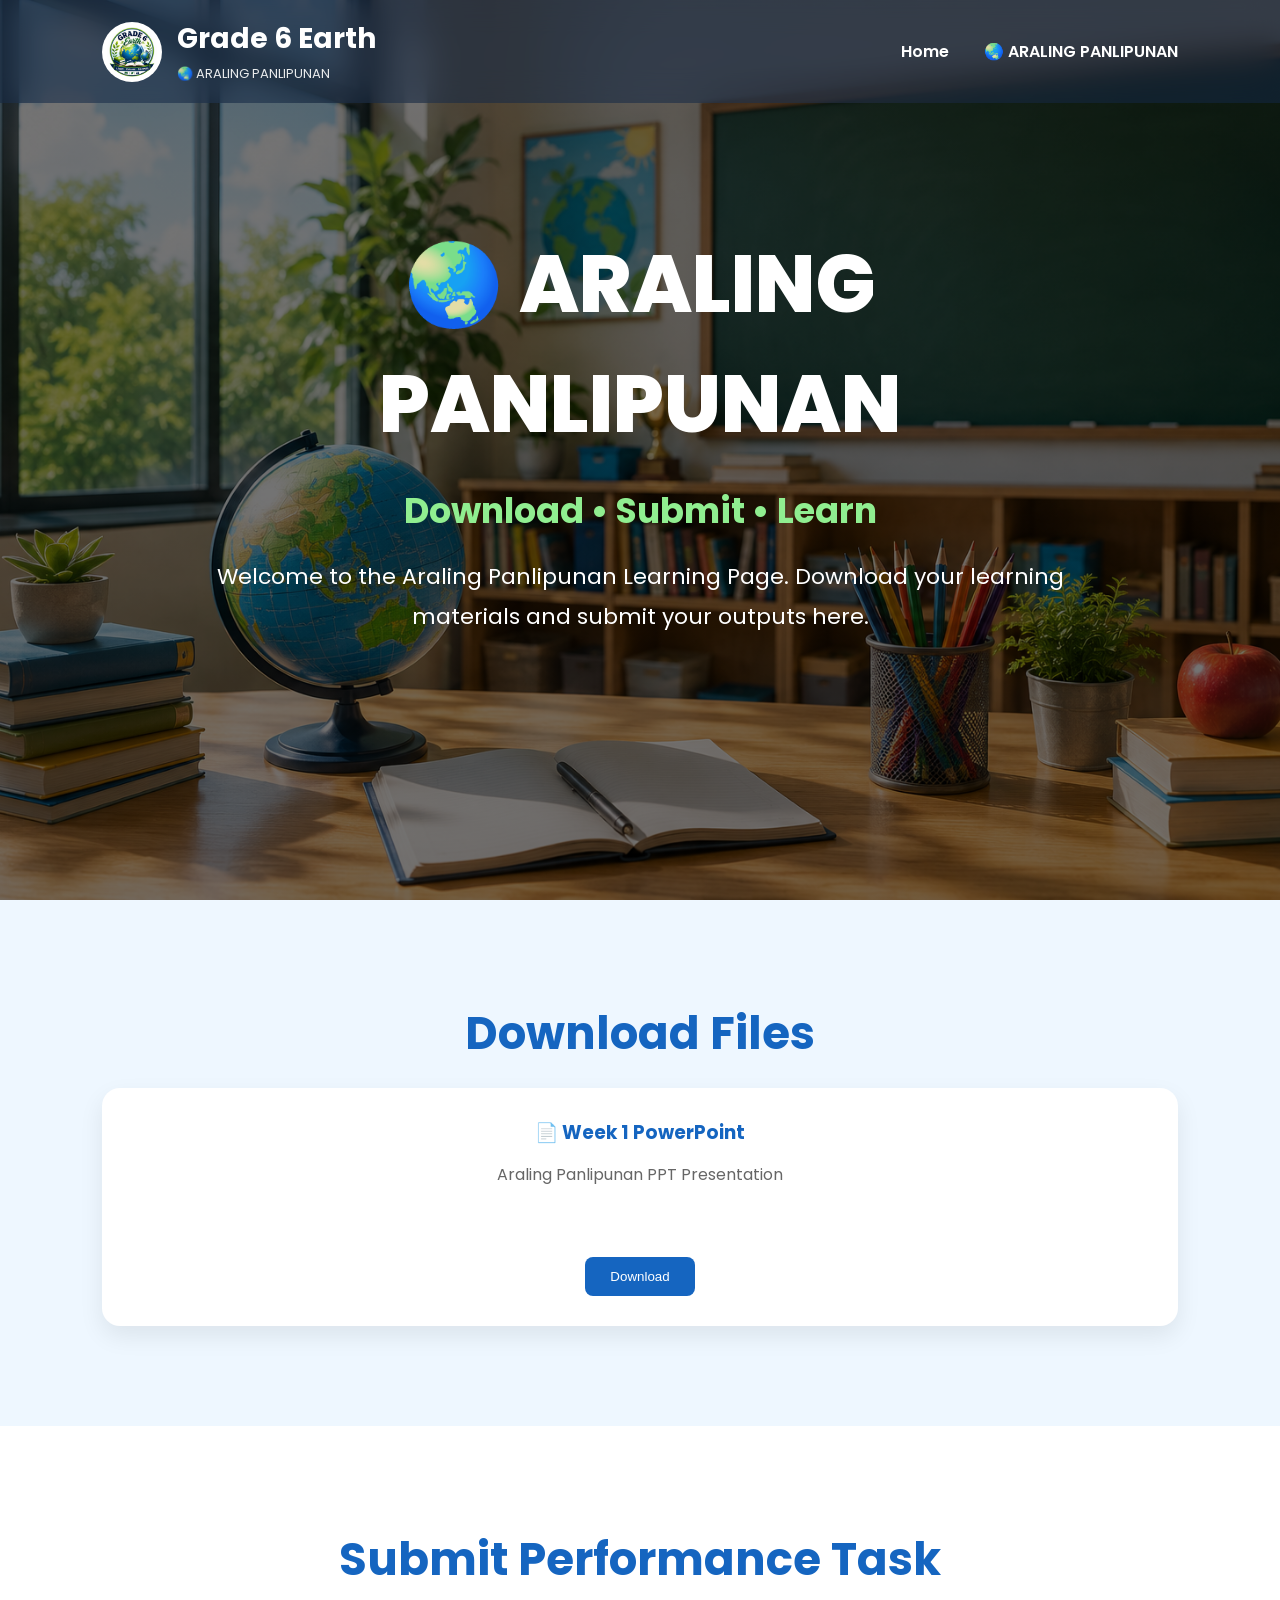
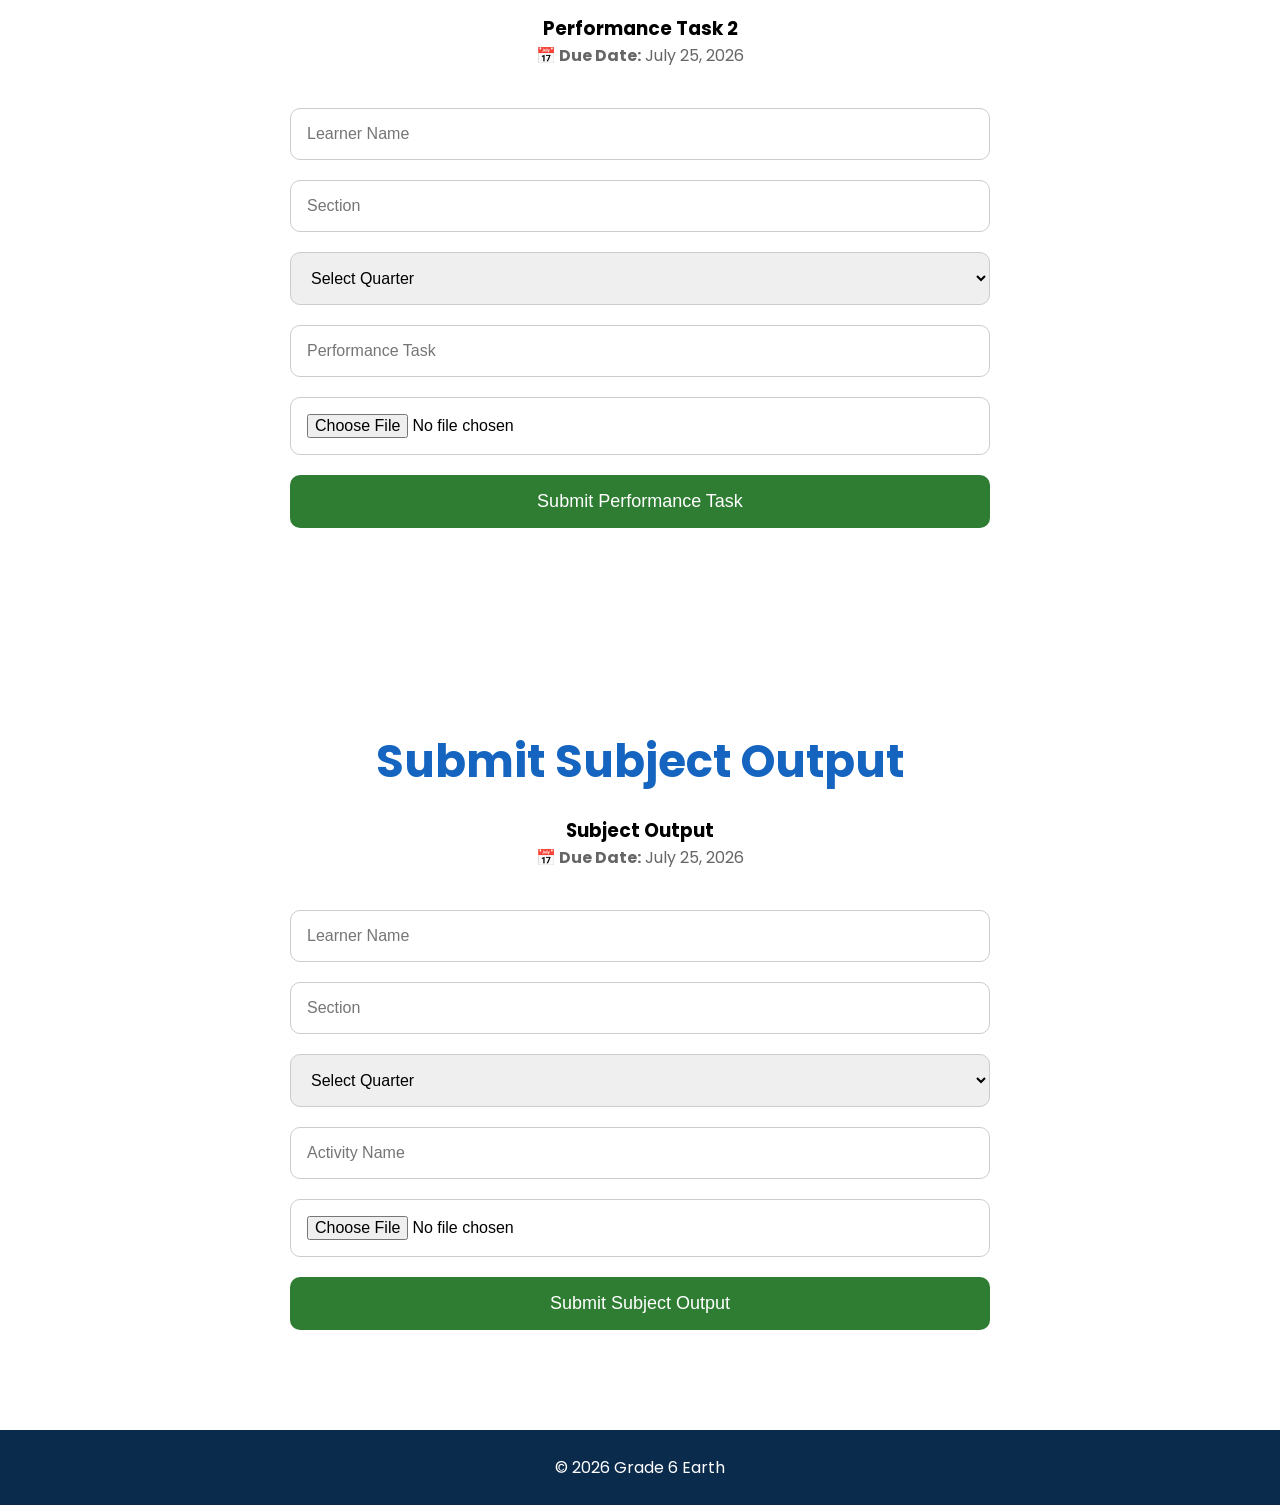
==== pages/aralingpanlipunan.html @ 2809a0bd "Initial website upload" ====
<!DOCTYPE html>

<html lang="en">

<head>

<meta charset="UTF-8">

<meta name="viewport"
content="width=device-width, initial-scale=1.0">

<title>🌏 ARALING PANLIPUNAN</title>

<link rel="stylesheet" href="../style.css">

</head>

<body>

<nav class="navbar">

<div class="logo">

<img src="../images/logo.png">

<div>

<h2>Grade 6 Earth</h2>

<span>🌏 ARALING PANLIPUNAN</span>

</div>

</div>

<ul class="nav-links">

<li><a href="../index.html">Home</a></li>

<li><a href="#">🌏 ARALING PANLIPUNAN</a></li>

</ul>

</nav>

<section class="hero">

<div class="hero-content">

<h1>🌏 ARALING PANLIPUNAN</h1>

<h3>Download • Submit • Learn</h3>

<p>

Welcome to the Araling Panlipunan Learning Page.

Download your learning materials
and submit your outputs here.

</p>

</div>

</section>

<section class="materials">

    <h2>Download Files</h2>

    <div class="materials-grid">

        <div class="material-card">

            <h3>📄 Week 1 PowerPoint</h3>

            <p>Araling Panlipunan PPT Presentation</p>

            <button>Download</button>

        </div>

    </div>

</section>

<!-- =========================
     SUBMIT PERFORMANCE TASK
========================= -->

<section class="upload">

    <h2>Submit Performance Task</h2>

    <div class="task-info">

        <h3>Performance Task 2</h3>

        <p><strong>📅 Due Date:</strong> July 25, 2026</p>

    </div>

    <form>

        <input type="text" placeholder="Learner Name">

        <input type="text" placeholder="Section">

        <select>

            <option value="">Select Quarter</option>

            <option>Quarter 1</option>

            <option>Quarter 2</option>

            <option>Quarter 3</option>

            <option>Quarter 4</option>

        </select>

        <input type="text" placeholder="Performance Task">

        <input type="file">

        <button type="submit">

            Submit Performance Task

        </button>

    </form>

</section>

<!-- =========================
     SUBMIT SUBJECT OUTPUT
========================= -->

<section class="upload">

    <h2>Submit Subject Output</h2>

    <div class="task-info">

        <h3>Subject Output</h3>

        <p><strong>📅 Due Date:</strong> July 25, 2026</p>

    </div>

    <form>

        <input type="text" placeholder="Learner Name">

        <input type="text" placeholder="Section">

        <select>

            <option value="">Select Quarter</option>

            <option>Quarter 1</option>

            <option>Quarter 2</option>

            <option>Quarter 3</option>

            <option>Quarter 4</option>

        </select>

        <input type="text" placeholder="Activity Name">

        <input type="file">

        <button type="submit">

            Submit Subject Output

        </button>

    </form>

</section>

<!-- =========================
     FOOTER
========================= -->

<footer>

    © 2026 Grade 6 Earth

</footer>

</body>

</html>
---- style.css ----
@import url('https://fonts.googleapis.com/css2?family=Poppins:wght@300;400;500;600;700;800&display=swap');

*{
margin:0;
padding:0;
box-sizing:border-box;
}

body{

font-family:'Poppins',sans-serif;

background:#eef5ff;

}

/* =======================
NAVIGATION
======================= */

.navbar{

position:fixed;

top:0;

left:0;

width:100%;

display:flex;

justify-content:space-between;

align-items:center;

padding:18px 8%;

background:rgba(20,40,70,.55);

backdrop-filter:blur(15px);

z-index:1000;

transition:.3s;

}

.logo{

display:flex;

align-items:center;

gap:15px;

}

.logo img{

width:60px;

height:60px;

border-radius:50%;

background:white;

padding:5px;

}

.logo h2{

color:white;

font-size:28px;

}

.logo span{

color:white;

font-size:13px;

opacity:.9;

}

.nav-links{

display:flex;

list-style:none;

gap:35px;

}

.nav-links a{

text-decoration:none;

color:white;

font-weight:600;

transition:.3s;

position:relative;

}

/* underline animation */

.nav-links a::after{

content:"";

position:absolute;

left:0;

bottom:-8px;

width:0;

height:3px;

background:#90EE90;

transition:.3s;

}

.nav-links a:hover::after{

width:100%;

}

/* =======================
HERO
======================= */

.hero{

height:100vh;

background:

linear-gradient(rgba(0,0,0,.55),rgba(0,0,0,.55)),

url("images/hero.jpg");

background-size:cover;

background-position:center;

display:flex;

justify-content:center;

align-items:center;

text-align:center;

color:white;

padding:20px;

}

.hero-content{

max-width:850px;

}

.hero h1{

font-size:80px;

font-weight:800;

}

.hero h3{

font-size:35px;

margin:20px 0;

color:#90EE90;

}

.hero p{

font-size:22px;

line-height:1.8;

margin-bottom:40px;

}

.btn{

display:inline-block;

padding:18px 45px;

background:#4CAF50;

border-radius:50px;

color:white;

text-decoration:none;

font-weight:600;

transition:.3s;

}

.btn:hover{

transform:translateY(-5px);

background:#2E7D32;

}

/* =======================
FOOTER
======================= */

footer{

background:#0B2B4C;

color:white;

text-align:center;

padding:25px;

}
.menu-toggle{

display:none;

font-size:34px;

color:white;

cursor:pointer;

}

/* =======================
RESPONSIVE
======================= */

@media(max-width:900px){

.menu-toggle{

display:block;

}

.nav-links{

position:absolute;

top:90px;

left:0;

width:100%;

background:#0B2B4C;

flex-direction:column;

text-align:center;

padding:25px 0;

display:none;

}

.nav-links.active{

display:flex;

}

.logo h2{

font-size:22px;

}

.logo span{

display:none;

}

.hero h1{

font-size:50px;

}

.hero h3{

font-size:26px;

}

.hero p{

font-size:18px;

}

}
.subjects{

padding:100px 8%;

background:white;

text-align:center;

}

.subjects h2{

font-size:45px;

color:#1565C0;

margin-bottom:20px;

}

.subjects>p{

font-size:20px;

color:#666;

max-width:800px;

margin:auto;

margin-bottom:60px;

line-height:1.8;

}

/* GRID */

.subject-grid{

display:grid;

grid-template-columns:repeat(auto-fit,minmax(300px,1fr));

gap:35px;

}

/* CARD */

.card{

background:white;

padding:40px;

border-radius:20px;

box-shadow:0 15px 35px rgba(0,0,0,.08);

transition:.35s;

}

.card:hover{

transform:translateY(-10px);

box-shadow:0 20px 45px rgba(0,0,0,.18);

}

/* ICON */

.icon{

font-size:55px;

margin-bottom:20px;

}

/* TITLE */

.card h3{

font-size:28px;

color:#1565C0;

margin-bottom:15px;

}

/* DESCRIPTION */

.card p{

color:#666;

line-height:1.8;

margin-bottom:25px;

}

/* BUTTON */

.card a{

text-decoration:none;

font-weight:700;

color:#1565C0;

transition:.3s;

}

.card a:hover{

color:#43A047;

}
.news{

padding:100px 8%;

background:#eef5ff;

}

.news h2{

text-align:center;

font-size:45px;

color:#1565C0;

margin-bottom:60px;

}

.news-grid{

display:grid;

grid-template-columns:repeat(auto-fit,minmax(320px,1fr));

gap:35px;

}

.news-card{

background:white;

padding:35px;

border-radius:20px;

box-shadow:0 15px 35px rgba(0,0,0,.08);

transition:.3s;

}

.news-card:hover{

transform:translateY(-10px);

}

.badge{

display:inline-block;

background:#1565C0;

color:white;

padding:8px 15px;

border-radius:25px;

font-size:14px;

margin-bottom:20px;

}

.news-card h3{

margin-bottom:20px;

font-size:28px;

color:#1565C0;

}

.news-card p{

line-height:1.8;

color:#666;

margin-bottom:25px;

}

.date{

font-weight:bold;

color:#43A047;

}

.about{

padding:100px 8%;

display:flex;

align-items:center;

justify-content:center;

gap:70px;

background:#eef7ff;

flex-wrap:wrap;

}

/* IMAGE */

.about-image{

flex:1;

min-width:320px;

}

.about-image img{

width:100%;

border-radius:25px;

box-shadow:0 15px 35px rgba(0,0,0,.18);

}

/* CONTENT */

.about-content{

flex:1;

min-width:320px;

}

.about-content h2{

font-size:45px;

color:#1565C0;

margin-bottom:20px;

}

.about-content h3{

font-size:30px;

margin-bottom:25px;

color:#2E7D32;

}

.about-content p{

font-size:18px;

line-height:1.9;

color:#555;

margin-bottom:30px;

}

.about-list{

display:grid;

grid-template-columns:repeat(2,1fr);

gap:18px;

}

.about-list div{

background:white;

padding:18px;

border-radius:12px;

font-weight:600;

box-shadow:0 8px 18px rgba(0,0,0,.08);

transition:.3s;

}

.about-list div:hover{

transform:translateY(-5px);

background:#1565C0;

color:white;

}
.materials{

padding:100px 8%;

background:#eef7ff;

text-align:center;

}

.materials h2{

font-size:45px;

color:#1565C0;

margin-bottom:20px;

}

.materials p{

margin-bottom:50px;

color:#666;

}

.materials-grid{

display:grid;

grid-template-columns:repeat(auto-fit,minmax(250px,1fr));

gap:25px;

}

.material-card{

background:white;

padding:30px;

border-radius:18px;

box-shadow:0 10px 25px rgba(0,0,0,.08);

transition:.3s;

}

.material-card:hover{

transform:translateY(-8px);

}

.material-card h3{

margin-bottom:15px;

color:#1565C0;

}

.material-card button{

margin-top:20px;

padding:12px 25px;

background:#1565C0;

color:white;

border:none;

border-radius:8px;

cursor:pointer;

}

/* ===================================
UPLOAD FORM
=================================== */

.upload{

padding:100px 8%;

text-align:center;

background:white;

}

.upload h2{

font-size:45px;

color:#1565C0;

margin-bottom:20px;

}

.upload p{

margin-bottom:40px;

color:#666;

}

.upload form{

max-width:700px;

margin:auto;

display:flex;

flex-direction:column;

gap:20px;

}

.upload input,
.upload select{

padding:16px;

border:1px solid #ccc;

border-radius:10px;

font-size:16px;

}

.upload button{

padding:16px;

background:#2E7D32;

color:white;

border:none;

border-radius:10px;

font-size:18px;

cursor:pointer;

transition:.3s;

}

.upload button:hover{

background:#1B5E20;

}
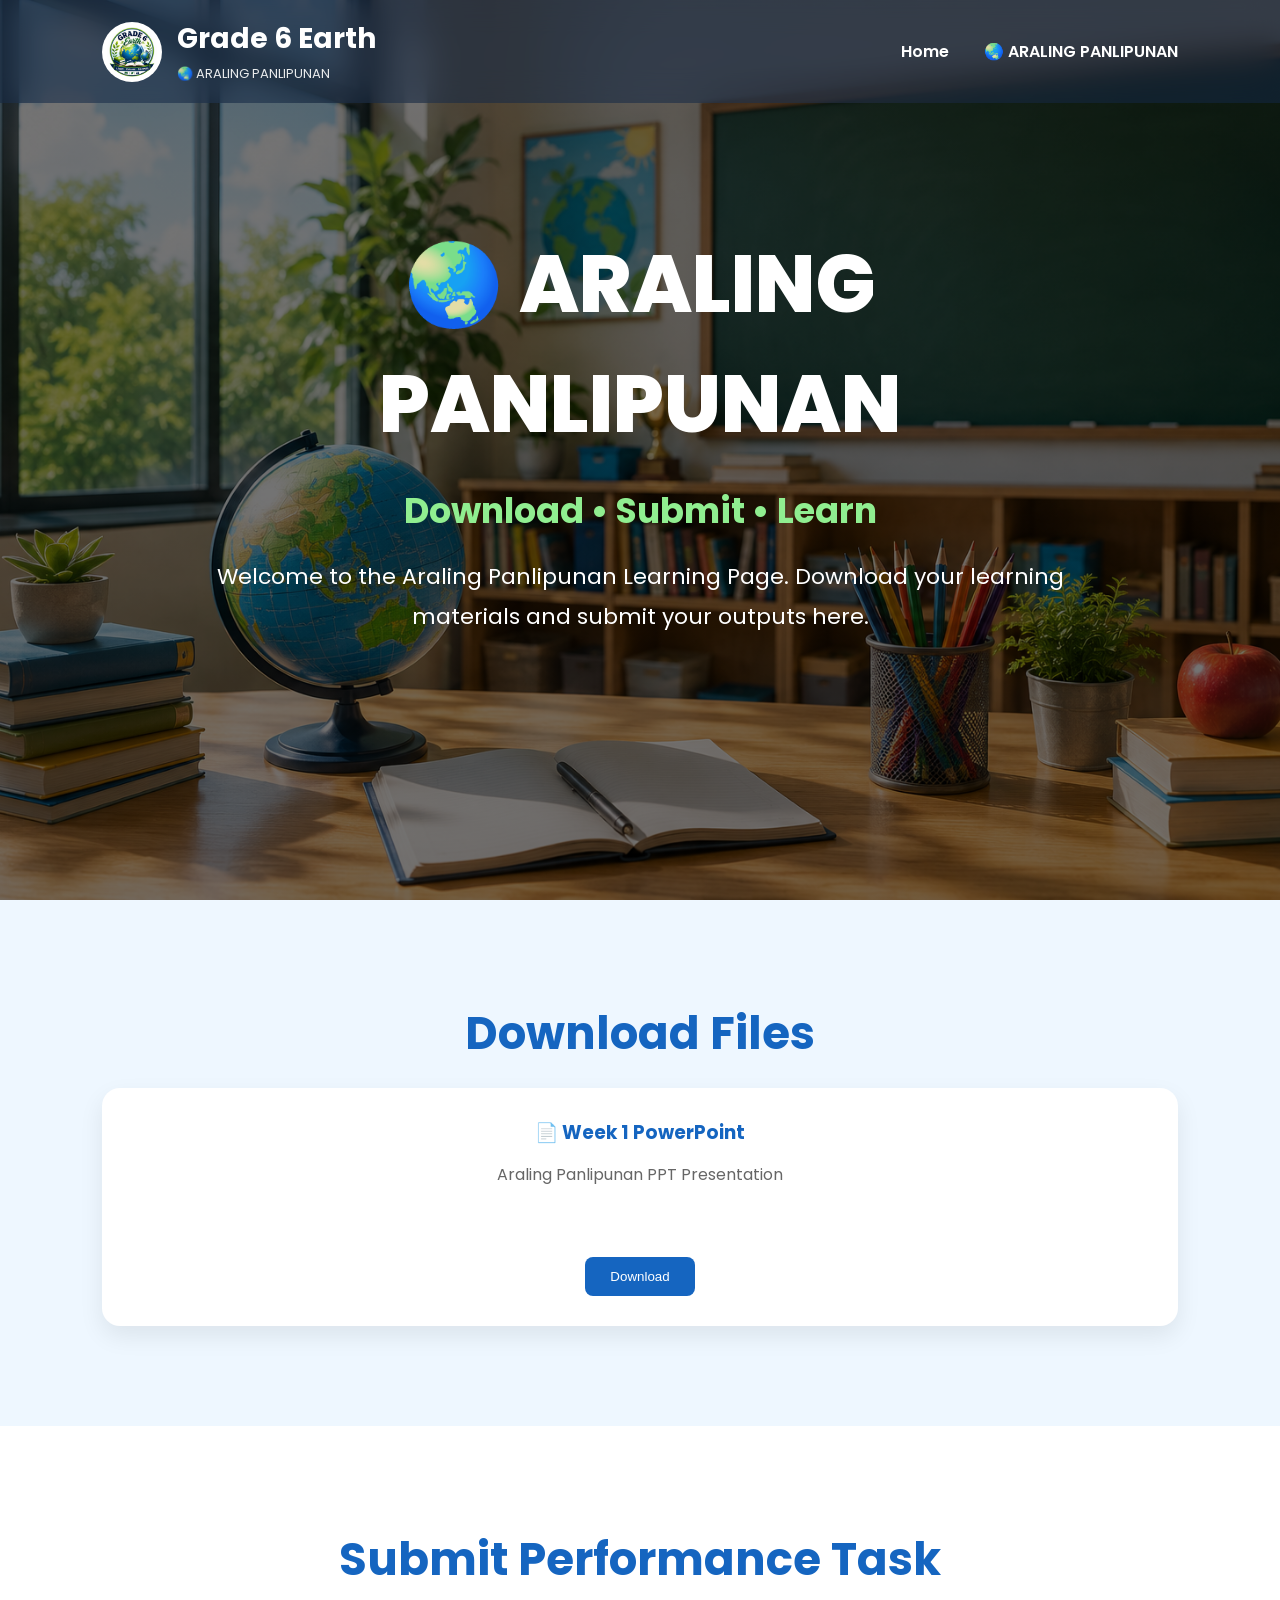
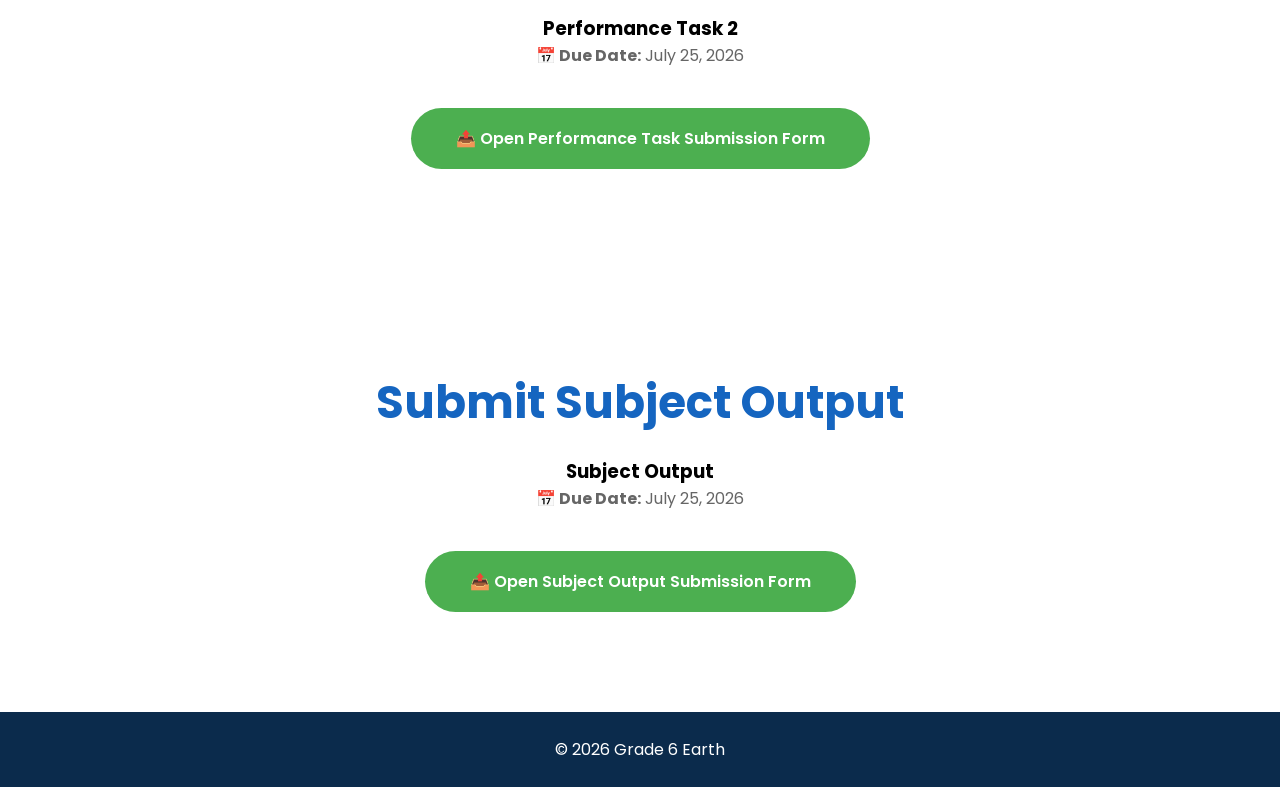
==== commit 76a39bfa: "Update aralingpanlipunan.html" ====
--- a/pages/aralingpanlipunan.html
+++ b/pages/aralingpanlipunan.html
@@ -100,37 +100,13 @@
 
     </div>
 
-    <form>
+    <a href="https://docs.google.com/forms/d/e/1FAIpQLSdyO0NnlWDkntu4OQQBDehIbZ0KCcUNres3Or69ZA0kcnSOTA/viewform?usp=header"
+target="_blank"
+class="btn">
 
-        <input type="text" placeholder="Learner Name">
+📤 Open Performance Task Submission Form
 
-        <input type="text" placeholder="Section">
-
-        <select>
-
-            <option value="">Select Quarter</option>
-
-            <option>Quarter 1</option>
-
-            <option>Quarter 2</option>
-
-            <option>Quarter 3</option>
-
-            <option>Quarter 4</option>
-
-        </select>
-
-        <input type="text" placeholder="Performance Task">
-
-        <input type="file">
-
-        <button type="submit">
-
-            Submit Performance Task
-
-        </button>
-
-    </form>
+</a>
 
 </section>
 
@@ -150,37 +126,13 @@
 
     </div>
 
-    <form>
+    <a href="https://docs.google.com/forms/d/e/1FAIpQLSedX3ZzifxRKfkVIy2CTmR7OxOkN5rdDvdeD4BalUiLhFyPxQ/viewform?usp=header"
+target="_blank"
+class="btn">
 
-        <input type="text" placeholder="Learner Name">
+📤 Open Subject Output Submission Form
 
-        <input type="text" placeholder="Section">
-
-        <select>
-
-            <option value="">Select Quarter</option>
-
-            <option>Quarter 1</option>
-
-            <option>Quarter 2</option>
-
-            <option>Quarter 3</option>
-
-            <option>Quarter 4</option>
-
-        </select>
-
-        <input type="text" placeholder="Activity Name">
-
-        <input type="file">
-
-        <button type="submit">
-
-            Submit Subject Output
-
-        </button>
-
-    </form>
+</a>
 
 </section>
 
@@ -194,6 +146,8 @@
 
 </footer>
 
+<script type="module" src="../firebase.js"></script>
+<script src="../script.js"></script>
+
 </body>
-
-</html>+</html>
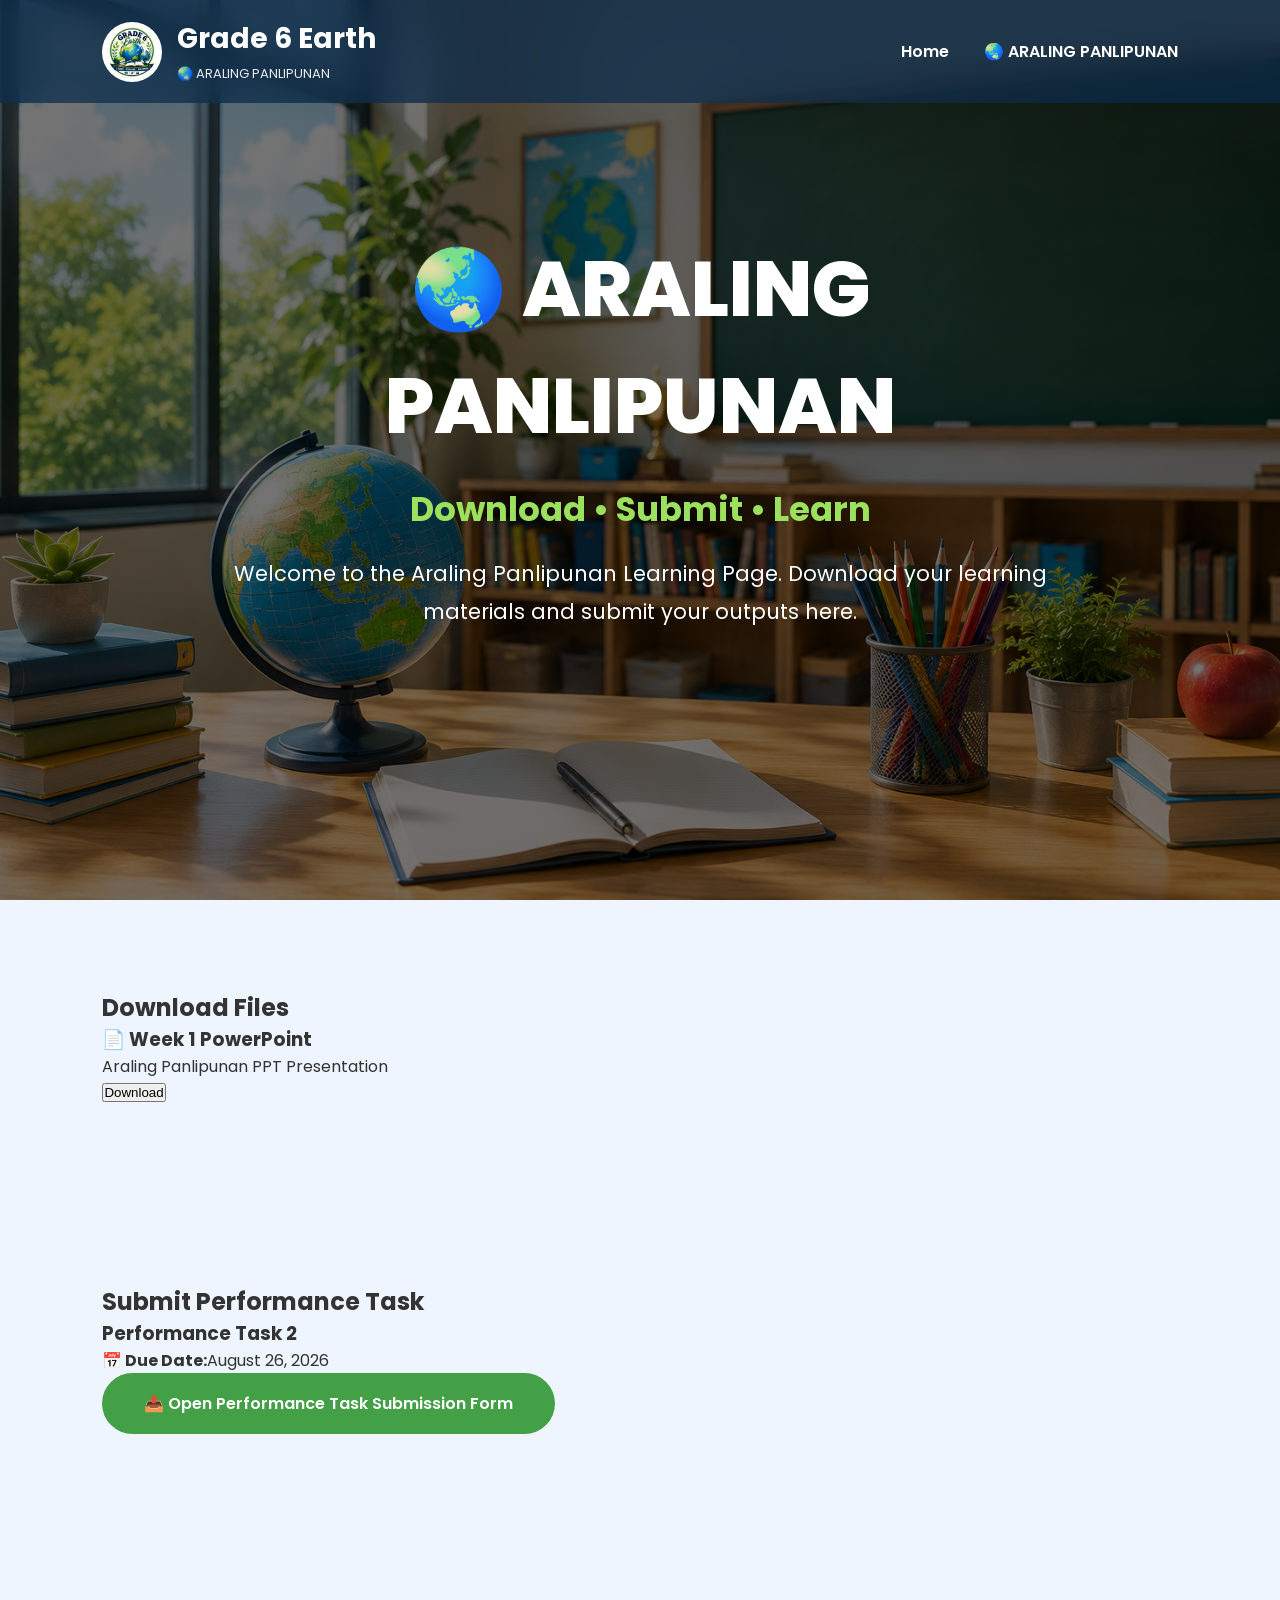
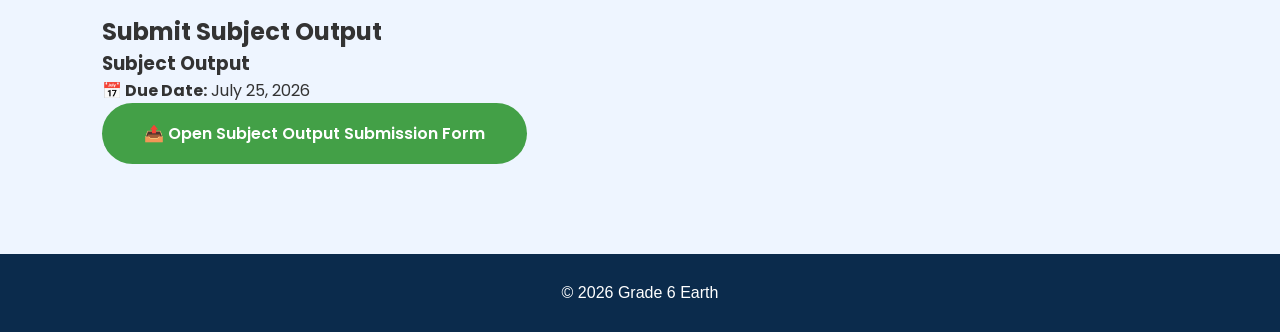
==== commit 03df55a4: "Update aralingpanlipunan.html" ====
--- a/pages/aralingpanlipunan.html
+++ b/pages/aralingpanlipunan.html
@@ -96,7 +96,7 @@
 
         <h3>Performance Task 2</h3>
 
-        <p><strong>📅 Due Date:</strong> July 25, 2026</p>
+        <p><strong>📅 Due Date:</strong>August 26, 2026</p>
 
     </div>
 
--- a/style.css
+++ b/style.css
@@ -1,838 +1,611 @@
 @import url('https://fonts.googleapis.com/css2?family=Poppins:wght@300;400;500;600;700;800&display=swap');
 
+/* ==========================================
+   GLOBAL
+========================================== */
+
 *{
-margin:0;
-padding:0;
-box-sizing:border-box;
+    margin:0;
+    padding:0;
+    box-sizing:border-box;
+}
+
+html{
+    scroll-behavior:smooth;
 }
 
 body{
-
-font-family:'Poppins',sans-serif;
-
-background:#eef5ff;
-
-}
-
-/* =======================
-NAVIGATION
-======================= */
+    font-family:'Poppins',sans-serif;
+    background:#eef5ff;
+    color:#333;
+    overflow-x:hidden;
+}
+
+img{
+    max-width:100%;
+    display:block;
+}
+
+section{
+    padding:90px 8%;
+}
+
+a{
+    text-decoration:none;
+}
+
+/* ==========================================
+   NAVBAR
+========================================== */
 
 .navbar{
-
-position:fixed;
-
-top:0;
-
-left:0;
-
-width:100%;
-
-display:flex;
-
-justify-content:space-between;
-
-align-items:center;
-
-padding:18px 8%;
-
-background:rgba(20,40,70,.55);
-
-backdrop-filter:blur(15px);
-
-z-index:1000;
-
-transition:.3s;
-
+    position:fixed;
+    top:0;
+    left:0;
+    width:100%;
+    padding:18px 8%;
+    display:flex;
+    justify-content:space-between;
+    align-items:center;
+    background:rgba(11,43,76,.72);
+    backdrop-filter:blur(16px);
+    z-index:999;
 }
 
 .logo{
-
-display:flex;
-
-align-items:center;
-
-gap:15px;
-
+    display:flex;
+    align-items:center;
+    gap:15px;
 }
 
 .logo img{
-
-width:60px;
-
-height:60px;
-
-border-radius:50%;
-
-background:white;
-
-padding:5px;
-
+    width:60px;
+    height:60px;
+    border-radius:50%;
+    background:#fff;
+    padding:5px;
 }
 
 .logo h2{
-
-color:white;
-
-font-size:28px;
-
+    color:#fff;
+    font-size:28px;
+    font-weight:700;
 }
 
 .logo span{
-
-color:white;
-
-font-size:13px;
-
-opacity:.9;
-
+    color:#fff;
+    font-size:13px;
+    opacity:.9;
 }
 
 .nav-links{
-
-display:flex;
-
-list-style:none;
-
-gap:35px;
-
+    list-style:none;
+    display:flex;
+    gap:35px;
 }
 
 .nav-links a{
-
-text-decoration:none;
-
-color:white;
-
-font-weight:600;
-
-transition:.3s;
-
-position:relative;
-
-}
-
-/* underline animation */
+    color:#fff;
+    font-weight:600;
+    position:relative;
+    transition:.3s;
+}
 
 .nav-links a::after{
-
-content:"";
-
-position:absolute;
-
-left:0;
-
-bottom:-8px;
-
-width:0;
-
-height:3px;
-
-background:#90EE90;
-
-transition:.3s;
-
+    content:"";
+    position:absolute;
+    left:0;
+    bottom:-8px;
+    width:0;
+    height:3px;
+    background:#8BC34A;
+    transition:.3s;
 }
 
 .nav-links a:hover::after{
-
-width:100%;
-
-}
-
-/* =======================
-HERO
-======================= */
+    width:100%;
+}
+
+.menu-toggle{
+    display:none;
+    color:#fff;
+    font-size:34px;
+    cursor:pointer;
+}
+
+/* ==========================================
+   HERO
+========================================== */
 
 .hero{
-
-height:100vh;
-
-background:
-
-linear-gradient(rgba(0,0,0,.55),rgba(0,0,0,.55)),
-
-url("images/hero.jpg");
-
-background-size:cover;
-
-background-position:center;
-
-display:flex;
-
-justify-content:center;
-
-align-items:center;
-
-text-align:center;
-
-color:white;
-
-padding:20px;
-
+    height:100vh;
+    display:flex;
+    justify-content:center;
+    align-items:center;
+    text-align:center;
+    color:#fff;
+    background:
+    linear-gradient(rgba(0,0,0,.55),rgba(0,0,0,.55)),
+    url("images/hero.jpg");
+    background-size:cover;
+    background-position:center;
 }
 
 .hero-content{
-
-max-width:850px;
-
+    max-width:850px;
 }
 
 .hero h1{
-
-font-size:80px;
-
-font-weight:800;
-
+    font-size:78px;
+    font-weight:800;
 }
 
 .hero h3{
-
-font-size:35px;
-
-margin:20px 0;
-
-color:#90EE90;
-
+    margin:20px 0;
+    color:#9BE15D;
+    font-size:34px;
 }
 
 .hero p{
-
-font-size:22px;
-
-line-height:1.8;
-
-margin-bottom:40px;
-
+    font-size:21px;
+    line-height:1.8;
+    margin-bottom:40px;
 }
 
 .btn{
-
-display:inline-block;
-
-padding:18px 45px;
-
-background:#4CAF50;
-
-border-radius:50px;
-
-color:white;
-
-text-decoration:none;
-
-font-weight:600;
-
-transition:.3s;
-
+    display:inline-block;
+    padding:18px 42px;
+    border-radius:50px;
+    background:#43A047;
+    color:#fff;
+    font-weight:600;
+    transition:.35s;
 }
 
 .btn:hover{
-
-transform:translateY(-5px);
-
-background:#2E7D32;
-
-}
-
-/* =======================
-FOOTER
-======================= */
+    background:#2E7D32;
+    transform:translateY(-4px);
+}
+
+/* ==========================================
+   SUBJECTS
+========================================== */
+
+.subjects{
+    background:#fff;
+    text-align:center;
+}
+
+.subjects h2{
+    font-size:45px;
+    color:#1565C0;
+    margin-bottom:15px;
+}
+
+.subjects>p{
+    max-width:800px;
+    margin:auto auto 60px;
+    color:#666;
+    font-size:20px;
+    line-height:1.8;
+}
+
+.subject-grid{
+    display:grid;
+    grid-template-columns:repeat(auto-fit,minmax(280px,1fr));
+    gap:30px;
+}
+
+.card{
+    background:#fff;
+    padding:35px;
+    border-radius:22px;
+    box-shadow:0 15px 35px rgba(0,0,0,.08);
+    transition:.35s;
+}
+
+.card:hover{
+    transform:translateY(-10px);
+    box-shadow:0 20px 45px rgba(0,0,0,.15);
+}
+
+.icon{
+    font-size:55px;
+    margin-bottom:20px;
+}
+
+.card h3{
+    color:#1565C0;
+    margin-bottom:15px;
+    font-size:28px;
+}
+
+.card p{
+    color:#666;
+    line-height:1.8;
+    margin-bottom:25px;
+}
+
+.card a{
+    color:#1565C0;
+    font-weight:700;
+}
+
+.card a:hover{
+    color:#2E7D32;
+}
+
+/* ==========================================
+   ANNOUNCEMENTS
+========================================== */
+
+.announcements{
+    background:#eef7ff;
+    text-align:center;
+}
+
+.announcements h2{
+    font-size:45px;
+    color:#1565C0;
+    margin-bottom:15px;
+}
+
+.announcements p{
+    max-width:850px;
+    margin:0 auto 40px;
+    font-size:20px;
+    color:#666;
+    line-height:1.8;
+}
+
+.announcement-frame{
+    max-width:900px;
+    margin:auto;
+    background:#fff;
+    border-radius:20px;
+    overflow:hidden;
+    box-shadow:0 15px 40px rgba(0,0,0,.12);
+}
+
+.announcement-frame iframe{
+    width:100%;
+    height:700px;
+    border:none;
+    display:block;
+}
+
+/* ==========================================
+   GALLERY
+========================================== */
+
+.gallery{
+    background:#ffffff;
+    text-align:center;
+}
+
+.gallery h2{
+    font-size:45px;
+    color:#1565C0;
+    margin-bottom:15px;
+}
+
+.gallery>p{
+    max-width:850px;
+    margin:0 auto 60px;
+    color:#666;
+    font-size:20px;
+    line-height:1.8;
+}
+
+.gallery-grid{
+    display:grid;
+    grid-template-columns:repeat(auto-fit,minmax(320px,1fr));
+    gap:30px;
+}
+
+.gallery-card{
+    position:relative;
+    overflow:hidden;
+    border-radius:20px;
+    box-shadow:0 15px 35px rgba(0,0,0,.12);
+    cursor:pointer;
+    transition:.4s;
+}
+
+.gallery-card:hover{
+    transform:translateY(-8px);
+}
+
+.gallery-card img{
+    width:100%;
+    height:270px;
+    object-fit:cover;
+    transition:.5s;
+}
+
+.gallery-card:hover img{
+    transform:scale(1.08);
+}
+
+.overlay{
+    position:absolute;
+    left:0;
+    right:0;
+    bottom:0;
+    padding:25px;
+    background:linear-gradient(transparent,rgba(0,0,0,.85));
+    color:white;
+    text-align:center;
+
+    display:flex;
+    flex-direction:column;
+    justify-content:center;
+    align-items:center;
+}
+
+.overlay h3{
+    font-size:24px;
+    margin-bottom:10px;
+    text-align:center;
+    width:100%;
+}
+
+.overlay p{
+    font-size:15px;
+    line-height:1.7;
+    text-align:center;
+    width:100%;
+}
+
+/* ==========================================
+   ABOUT
+========================================== */
+
+.about{
+    background:#eef7ff;
+    display:flex;
+    align-items:center;
+    justify-content:center;
+    gap:70px;
+    flex-wrap:wrap;
+}
+
+.about-image{
+    flex:1;
+    min-width:320px;
+}
+
+.about-image img{
+    width:100%;
+    border-radius:25px;
+    box-shadow:0 20px 45px rgba(0,0,0,.18);
+}
+
+.about-content{
+    flex:1;
+    min-width:320px;
+}
+
+.about-content h2{
+    font-size:45px;
+    color:#1565C0;
+    margin-bottom:20px;
+}
+
+.about-content h3{
+    font-size:30px;
+    color:#2E7D32;
+    margin-bottom:25px;
+}
+
+.about-content p{
+    font-size:18px;
+    color:#555;
+    line-height:1.9;
+    margin-bottom:30px;
+}
+
+.about-list{
+    display:grid;
+    grid-template-columns:repeat(2,1fr);
+    gap:18px;
+}
+
+.about-list div{
+    background:#fff;
+    padding:18px;
+    border-radius:14px;
+    font-weight:600;
+    box-shadow:0 10px 25px rgba(0,0,0,.08);
+    transition:.3s;
+}
+
+.about-list div:hover{
+    background:#1565C0;
+    color:#fff;
+    transform:translateY(-5px);
+}
+
+/* ==========================================
+   FOOTER
+========================================== */
 
 footer{
-
-background:#0B2B4C;
-
-color:white;
-
-text-align:center;
-
-padding:25px;
-
-}
-.menu-toggle{
-
-display:none;
-
-font-size:34px;
-
-color:white;
-
-cursor:pointer;
-
-}
-
-/* =======================
-RESPONSIVE
-======================= */
-
-@media(max-width:900px){
-
-.menu-toggle{
-
-display:block;
-
-}
-
-.nav-links{
-
-position:absolute;
-
-top:90px;
-
-left:0;
-
-width:100%;
-
-background:#0B2B4C;
-
-flex-direction:column;
-
-text-align:center;
-
-padding:25px 0;
-
-display:none;
-
-}
-
-.nav-links.active{
-
-display:flex;
-
-}
-
-.logo h2{
-
-font-size:22px;
-
-}
-
-.logo span{
-
-display:none;
-
-}
-
-.hero h1{
-
-font-size:50px;
-
-}
-
-.hero h3{
-
-font-size:26px;
-
-}
-
-.hero p{
-
-font-size:18px;
-
-}
-
-}
-.subjects{
-
-padding:100px 8%;
-
-background:white;
-
-text-align:center;
-
-}
-
-.subjects h2{
-
-font-size:45px;
-
-color:#1565C0;
-
-margin-bottom:20px;
-
-}
-
-.subjects>p{
-
-font-size:20px;
-
-color:#666;
-
-max-width:800px;
-
-margin:auto;
-
-margin-bottom:60px;
-
-line-height:1.8;
-
-}
-
-/* GRID */
-
-.subject-grid{
-
-display:grid;
-
-grid-template-columns:repeat(auto-fit,minmax(300px,1fr));
-
-gap:35px;
-
-}
-
-/* CARD */
-
-.card{
-
-background:white;
-
-padding:40px;
-
-border-radius:20px;
-
-box-shadow:0 15px 35px rgba(0,0,0,.08);
-
-transition:.35s;
-
-}
-
-.card:hover{
-
-transform:translateY(-10px);
-
-box-shadow:0 20px 45px rgba(0,0,0,.18);
-
-}
-
-/* ICON */
-
-.icon{
-
-font-size:55px;
-
-margin-bottom:20px;
-
-}
-
-/* TITLE */
-
-.card h3{
-
-font-size:28px;
-
-color:#1565C0;
-
-margin-bottom:15px;
-
-}
-
-/* DESCRIPTION */
-
-.card p{
-
-color:#666;
-
-line-height:1.8;
-
-margin-bottom:25px;
-
-}
-
-/* BUTTON */
-
-.card a{
-
-text-decoration:none;
-
-font-weight:700;
-
-color:#1565C0;
-
-transition:.3s;
-
-}
-
-.card a:hover{
-
-color:#43A047;
-
-}
-.news{
-
-padding:100px 8%;
-
-background:#eef5ff;
-
-}
-
-.news h2{
-
-text-align:center;
-
-font-size:45px;
-
-color:#1565C0;
-
-margin-bottom:60px;
-
-}
-
-.news-grid{
-
-display:grid;
-
-grid-template-columns:repeat(auto-fit,minmax(320px,1fr));
-
-gap:35px;
-
-}
-
-.news-card{
-
-background:white;
-
-padding:35px;
-
-border-radius:20px;
-
-box-shadow:0 15px 35px rgba(0,0,0,.08);
-
-transition:.3s;
-
-}
-
-.news-card:hover{
-
-transform:translateY(-10px);
-
-}
-
-.badge{
-
-display:inline-block;
-
-background:#1565C0;
-
-color:white;
-
-padding:8px 15px;
-
-border-radius:25px;
-
-font-size:14px;
-
-margin-bottom:20px;
-
-}
-
-.news-card h3{
-
-margin-bottom:20px;
-
-font-size:28px;
-
-color:#1565C0;
-
-}
-
-.news-card p{
-
-line-height:1.8;
-
-color:#666;
-
-margin-bottom:25px;
-
-}
-
-.date{
-
-font-weight:bold;
-
-color:#43A047;
-
-}
-
-.about{
-
-padding:100px 8%;
-
-display:flex;
-
-align-items:center;
-
-justify-content:center;
-
-gap:70px;
-
-background:#eef7ff;
-
-flex-wrap:wrap;
-
-}
-
-/* IMAGE */
-
-.about-image{
-
-flex:1;
-
-min-width:320px;
-
-}
-
-.about-image img{
-
-width:100%;
-
-border-radius:25px;
-
-box-shadow:0 15px 35px rgba(0,0,0,.18);
-
-}
-
-/* CONTENT */
-
-.about-content{
-
-flex:1;
-
-min-width:320px;
-
-}
-
-.about-content h2{
-
-font-size:45px;
-
-color:#1565C0;
-
-margin-bottom:20px;
-
-}
-
-.about-content h3{
-
-font-size:30px;
-
-margin-bottom:25px;
-
-color:#2E7D32;
-
-}
-
-.about-content p{
-
-font-size:18px;
-
-line-height:1.9;
-
-color:#555;
-
-margin-bottom:30px;
-
-}
-
-.about-list{
-
-display:grid;
-
-grid-template-columns:repeat(2,1fr);
-
-gap:18px;
-
-}
-
-.about-list div{
-
-background:white;
-
-padding:18px;
-
-border-radius:12px;
-
-font-weight:600;
-
-box-shadow:0 8px 18px rgba(0,0,0,.08);
-
-transition:.3s;
-
-}
-
+    background:#0B2B4C;
+    color:#fff;
+    text-align:center;
+    padding:30px 20px;
+    font-size:16px;
+    font-weight:500;
+}
+
+/* ==========================================
+   SMOOTH ANIMATIONS
+========================================== */
+
+.card,
+.gallery-card,
+.about-list div,
+.btn{
+    transition:all .35s ease;
+}
+
+.card:hover,
+.gallery-card:hover,
 .about-list div:hover{
-
-transform:translateY(-5px);
-
-background:#1565C0;
-
-color:white;
-
-}
-.materials{
-
-padding:100px 8%;
-
-background:#eef7ff;
-
-text-align:center;
-
-}
-
-.materials h2{
-
-font-size:45px;
-
-color:#1565C0;
-
-margin-bottom:20px;
-
-}
-
-.materials p{
-
-margin-bottom:50px;
-
-color:#666;
-
-}
-
-.materials-grid{
-
-display:grid;
-
-grid-template-columns:repeat(auto-fit,minmax(250px,1fr));
-
-gap:25px;
-
-}
-
-.material-card{
-
-background:white;
-
-padding:30px;
-
-border-radius:18px;
-
-box-shadow:0 10px 25px rgba(0,0,0,.08);
-
-transition:.3s;
-
-}
-
-.material-card:hover{
-
-transform:translateY(-8px);
-
-}
-
-.material-card h3{
-
-margin-bottom:15px;
-
-color:#1565C0;
-
-}
-
-.material-card button{
-
-margin-top:20px;
-
-padding:12px 25px;
-
-background:#1565C0;
-
-color:white;
-
-border:none;
-
-border-radius:8px;
-
-cursor:pointer;
-
-}
-
-/* ===================================
-UPLOAD FORM
-=================================== */
-
-.upload{
-
-padding:100px 8%;
-
-text-align:center;
-
-background:white;
-
-}
-
-.upload h2{
-
-font-size:45px;
-
-color:#1565C0;
-
-margin-bottom:20px;
-
-}
-
-.upload p{
-
-margin-bottom:40px;
-
-color:#666;
-
-}
-
-.upload form{
-
-max-width:700px;
-
-margin:auto;
-
-display:flex;
-
-flex-direction:column;
-
-gap:20px;
-
-}
-
-.upload input,
-.upload select{
-
-padding:16px;
-
-border:1px solid #ccc;
-
-border-radius:10px;
-
-font-size:16px;
-
-}
-
-.upload button{
-
-padding:16px;
-
-background:#2E7D32;
-
-color:white;
-
-border:none;
-
-border-radius:10px;
-
-font-size:18px;
-
-cursor:pointer;
-
-transition:.3s;
-
-}
-
-.upload button:hover{
-
-background:#1B5E20;
-
-}+    transform:translateY(-8px);
+}
+
+/* ==========================================
+   SCROLLBAR
+========================================== */
+
+::-webkit-scrollbar{
+    width:10px;
+}
+
+::-webkit-scrollbar-track{
+    background:#eef5ff;
+}
+
+::-webkit-scrollbar-thumb{
+    background:#1565C0;
+    border-radius:20px;
+}
+
+::-webkit-scrollbar-thumb:hover{
+    background:#0D47A1;
+}
+
+/* ==========================================
+   MOBILE RESPONSIVE
+========================================== */
+
+@media (max-width:900px){
+
+    .navbar{
+        padding:15px 6%;
+    }
+
+    .menu-toggle{
+        display:block;
+    }
+
+    .nav-links{
+        position:absolute;
+        top:90px;
+        left:0;
+        width:100%;
+        background:#0B2B4C;
+        flex-direction:column;
+        align-items:center;
+        padding:25px 0;
+        display:none;
+        gap:25px;
+    }
+
+    .nav-links.active{
+        display:flex;
+    }
+
+    .logo h2{
+        font-size:22px;
+    }
+
+    .logo span{
+        display:none;
+    }
+
+    .hero{
+        padding:20px;
+    }
+
+    .hero h1{
+        font-size:48px;
+    }
+
+    .hero h3{
+        font-size:24px;
+    }
+
+    .hero p{
+        font-size:17px;
+    }
+
+    .btn{
+        padding:15px 35px;
+    }
+
+    section{
+        padding:70px 6%;
+    }
+
+    .subjects h2,
+    .gallery h2,
+    .about-content h2,
+    .announcements h2{
+        font-size:34px;
+    }
+
+    .subjects > p,
+    .gallery > p,
+    .announcements p{
+        font-size:17px;
+    }
+
+    .subject-grid{
+        grid-template-columns:1fr;
+    }
+
+    .gallery-grid{
+        grid-template-columns:1fr;
+    }
+
+    .gallery-card img{
+        height:240px;
+    }
+
+    .about{
+        flex-direction:column;
+        text-align:center;
+    }
+
+    .about-list{
+        grid-template-columns:1fr;
+    }
+
+    .announcement-frame iframe{
+        height:550px;
+    }
+
+}
+
+@media (max-width:600px){
+
+    .hero h1{
+        font-size:38px;
+    }
+
+    .hero h3{
+        font-size:20px;
+    }
+
+    .hero p{
+        font-size:16px;
+    }
+
+    .logo img{
+        width:50px;
+        height:50px;
+    }
+
+    .announcement-frame iframe{
+        height:420px;
+    }
+
+    footer{
+        font-size:14px;
+        padding:25px 15px;
+    }
+
+}
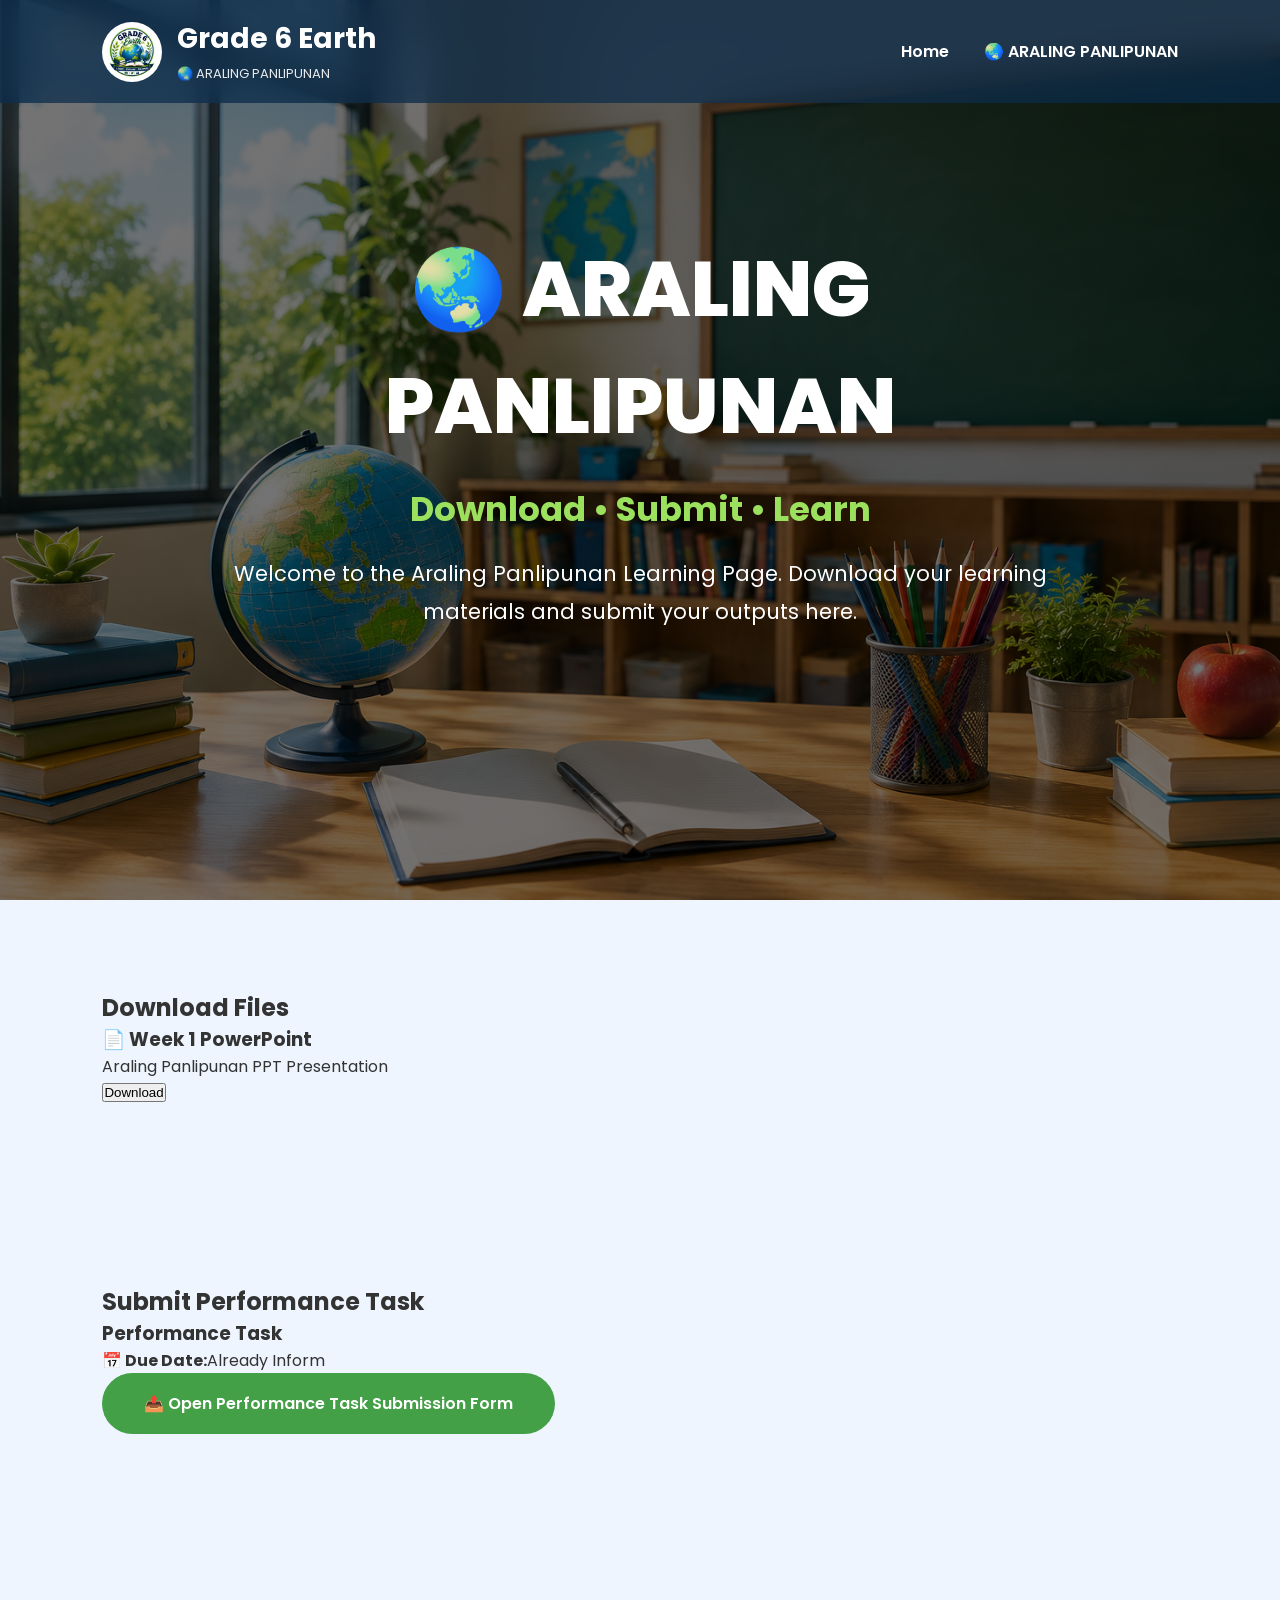
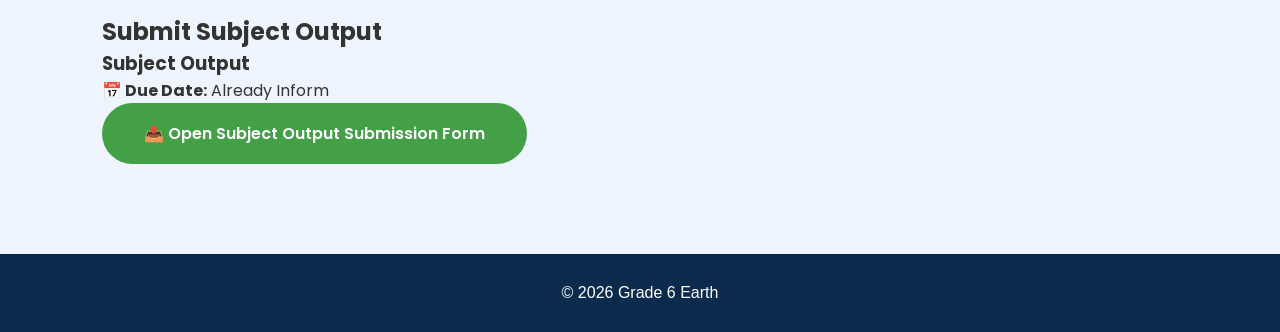
==== commit 69212d36: "Update aralingpanlipunan.html" ====
--- a/pages/aralingpanlipunan.html
+++ b/pages/aralingpanlipunan.html
@@ -94,9 +94,9 @@
 
     <div class="task-info">
 
-        <h3>Performance Task 2</h3>
+        <h3>Performance Task</h3>
 
-        <p><strong>📅 Due Date:</strong>August 26, 2026</p>
+        <p><strong>📅 Due Date:</strong>Already Inform</p>
 
     </div>
 
@@ -122,7 +122,7 @@
 
         <h3>Subject Output</h3>
 
-        <p><strong>📅 Due Date:</strong> July 25, 2026</p>
+        <p><strong>📅 Due Date:</strong> Already Inform</p>
 
     </div>
 
